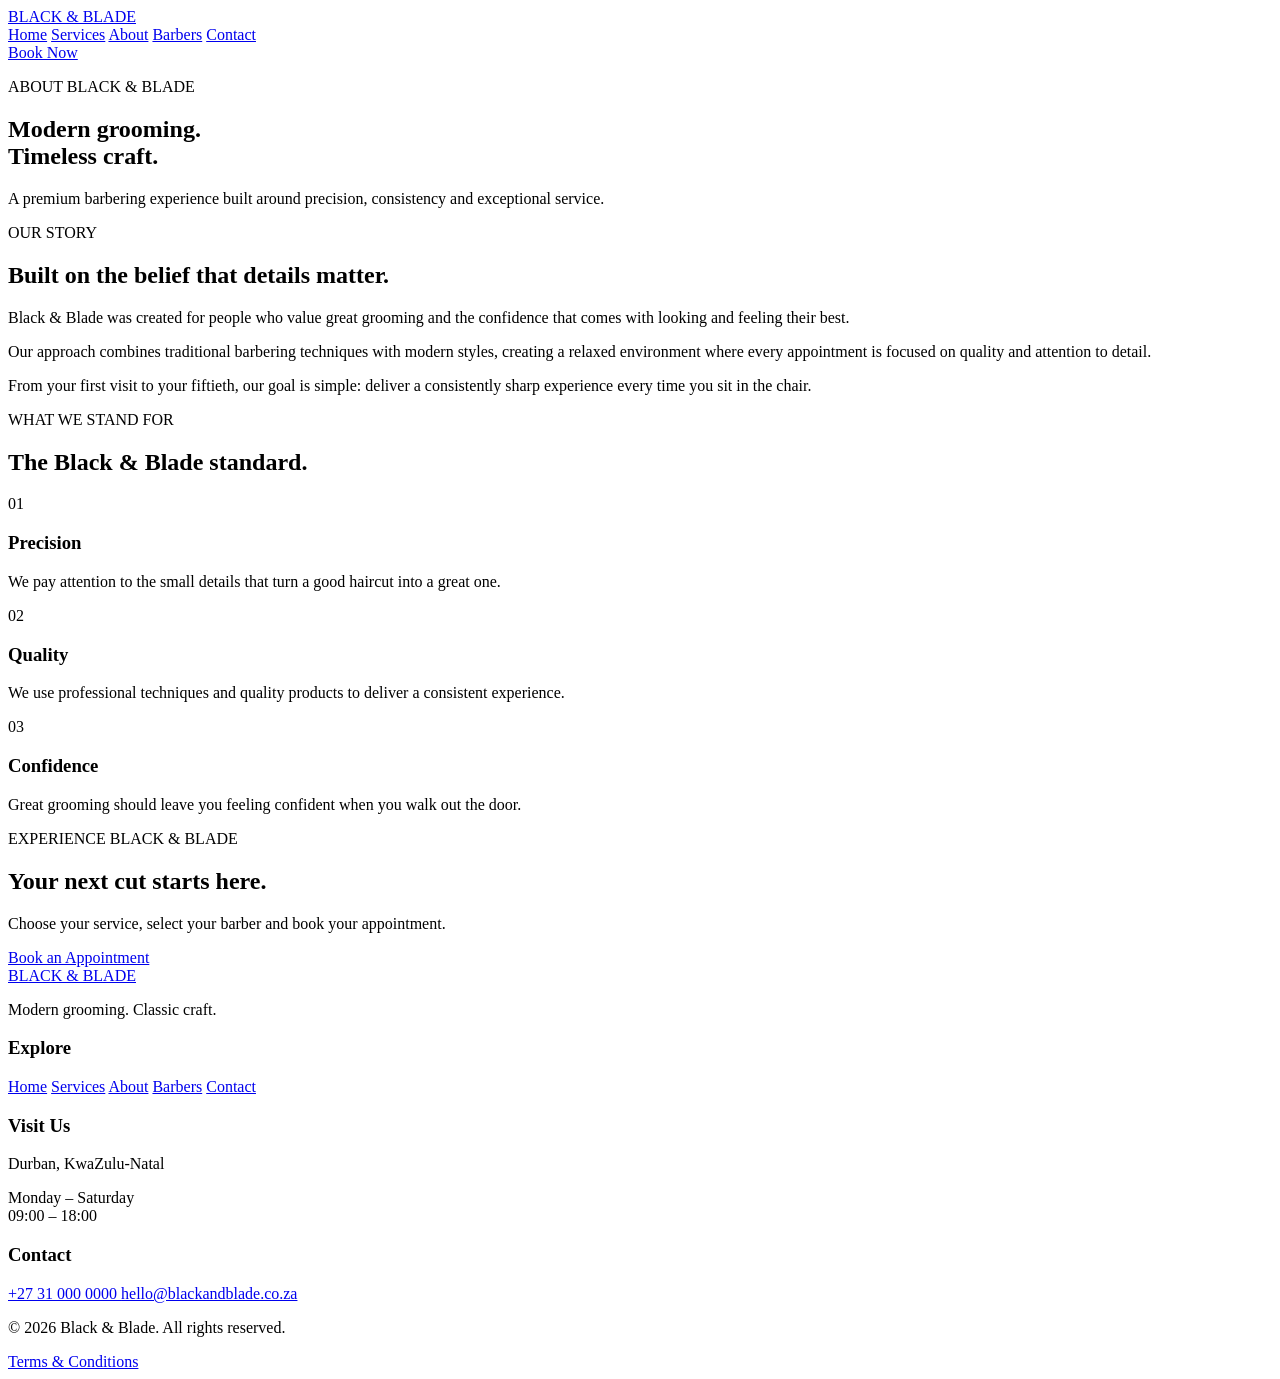
==== about.html @ 15ad873c "Initial Black and Blade website" ====
<!DOCTYPE html>
<html lang="en">

<head>
    <meta charset="UTF-8">
    <meta name="viewport" content="width=device-width, initial-scale=1.0">

    <title>About | Black & Blade</title>

    <link rel="stylesheet" href="css/style.css">
</head>

<body>

    <header class="site-header">

        <a href="index.html" class="logo">
            BLACK & BLADE
        </a>

        <nav class="main-nav">
            <a href="index.html">Home</a>
            <a href="services.html">Services</a>
            <a href="about.html">About</a>
            <a href="barbers.html">Barbers</a>
            <a href="contact.html">Contact</a>
        </nav>

        <a href="booking.html" class="btn btn-primary">
            Book Now
        </a>

    </header>


    <main>

        <!-- ABOUT HERO -->

        <section class="page-hero">

            <div class="page-hero-content">

                <p class="eyebrow">
                    ABOUT BLACK & BLADE
                </p>

                <h1>
                    Modern grooming.
                    <br>
                    Timeless craft.
                </h1>

                <p>
                    A premium barbering experience built around
                    precision, consistency and exceptional service.
                </p>

            </div>

        </section>


        <!-- OUR STORY -->

        <section class="about-story">

            <div class="about-story-content">

                <p class="eyebrow">
                    OUR STORY
                </p>

                <h2>
                    Built on the belief
                    that details matter.
                </h2>

            </div>


            <div class="about-story-text">

                <p>
                    Black & Blade was created for people who value
                    great grooming and the confidence that comes with
                    looking and feeling their best.
                </p>

                <p>
                    Our approach combines traditional barbering
                    techniques with modern styles, creating a relaxed
                    environment where every appointment is focused
                    on quality and attention to detail.
                </p>

                <p>
                    From your first visit to your fiftieth, our goal
                    is simple: deliver a consistently sharp experience
                    every time you sit in the chair.
                </p>

            </div>

        </section>


        <!-- OUR VALUES -->

        <section class="about-values">

            <div class="section-heading">

                <p class="eyebrow">
                    WHAT WE STAND FOR
                </p>

                <h2>
                    The Black & Blade
                    standard.
                </h2>

            </div>


            <div class="value-grid">

                <article class="value-card">

                    <span class="feature-number">
                        01
                    </span>

                    <h3>
                        Precision
                    </h3>

                    <p>
                        We pay attention to the small details that
                        turn a good haircut into a great one.
                    </p>

                </article>


                <article class="value-card">

                    <span class="feature-number">
                        02
                    </span>

                    <h3>
                        Quality
                    </h3>

                    <p>
                        We use professional techniques and quality
                        products to deliver a consistent experience.
                    </p>

                </article>


                <article class="value-card">

                    <span class="feature-number">
                        03
                    </span>

                    <h3>
                        Confidence
                    </h3>

                    <p>
                        Great grooming should leave you feeling
                        confident when you walk out the door.
                    </p>

                </article>

            </div>

        </section>


        <!-- CTA -->

        <section class="booking-cta">

            <div class="cta-content">

                <p class="eyebrow">
                    EXPERIENCE BLACK & BLADE
                </p>

                <h2>
                    Your next cut
                    starts here.
                </h2>

                <p>
                    Choose your service, select your barber and
                    book your appointment.
                </p>

                <a href="booking.html" class="btn btn-primary">
                    Book an Appointment
                </a>

            </div>

        </section>

    </main>


    <!-- FOOTER -->

    <footer class="site-footer">

        <div class="footer-main">

            <div class="footer-brand">

                <a href="index.html" class="logo">
                    BLACK & BLADE
                </a>

                <p>
                    Modern grooming. Classic craft.
                </p>

            </div>


            <div class="footer-column">

                <h3>
                    Explore
                </h3>

                <a href="index.html">Home</a>
                <a href="services.html">Services</a>
                <a href="about.html">About</a>
                <a href="barbers.html">Barbers</a>
                <a href="contact.html">Contact</a>

            </div>


            <div class="footer-column">

                <h3>
                    Visit Us
                </h3>

                <p>
                    Durban, KwaZulu-Natal
                </p>

                <p>
                    Monday – Saturday<br>
                    09:00 – 18:00
                </p>

            </div>


            <div class="footer-column">

                <h3>
                    Contact
                </h3>

                <a href="tel:+27310000000">
                    +27 31 000 0000
                </a>

                <a href="mailto:hello@blackandblade.co.za">
                    hello@blackandblade.co.za
                </a>

            </div>

        </div>


        <div class="footer-bottom">

            <p>
                © 2026 Black & Blade. All rights reserved.
            </p>

            <a href="terms.html">
                Terms & Conditions
            </a>

        </div>

    </footer>

</body>
</html>
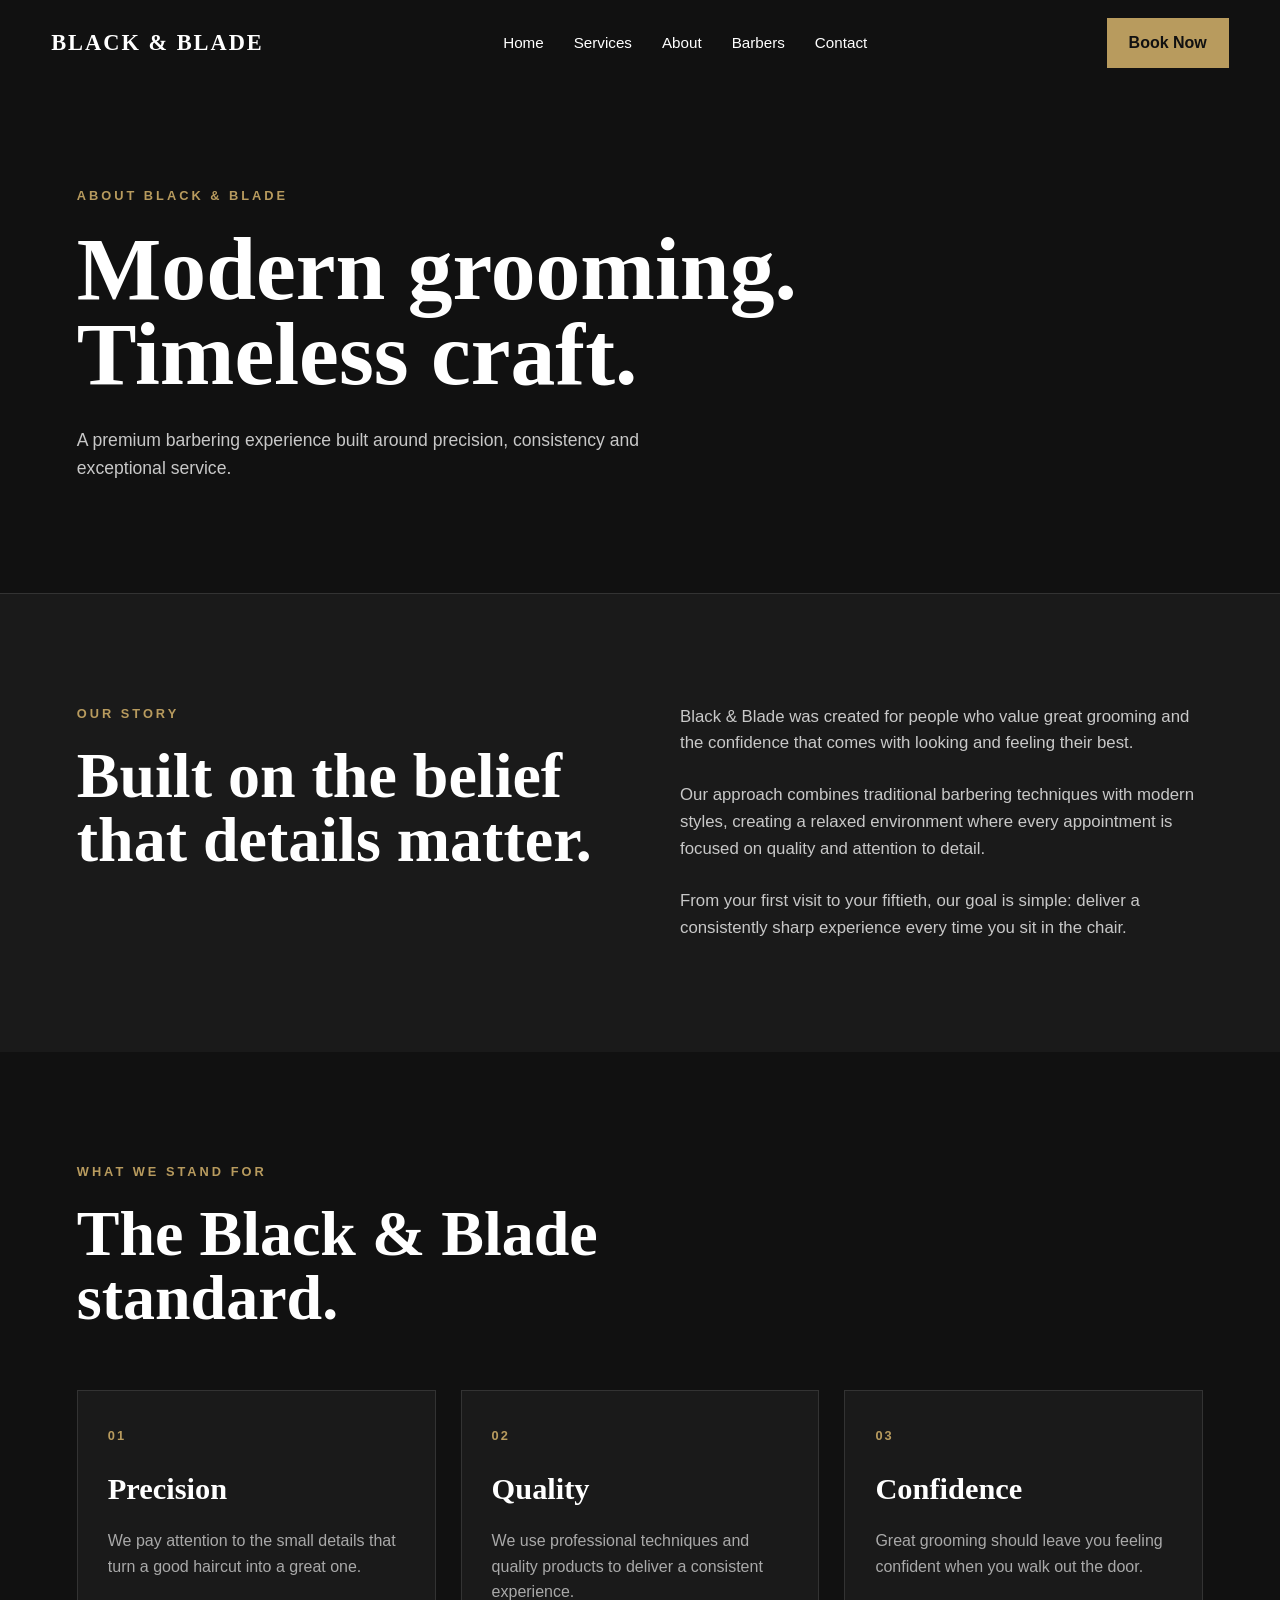
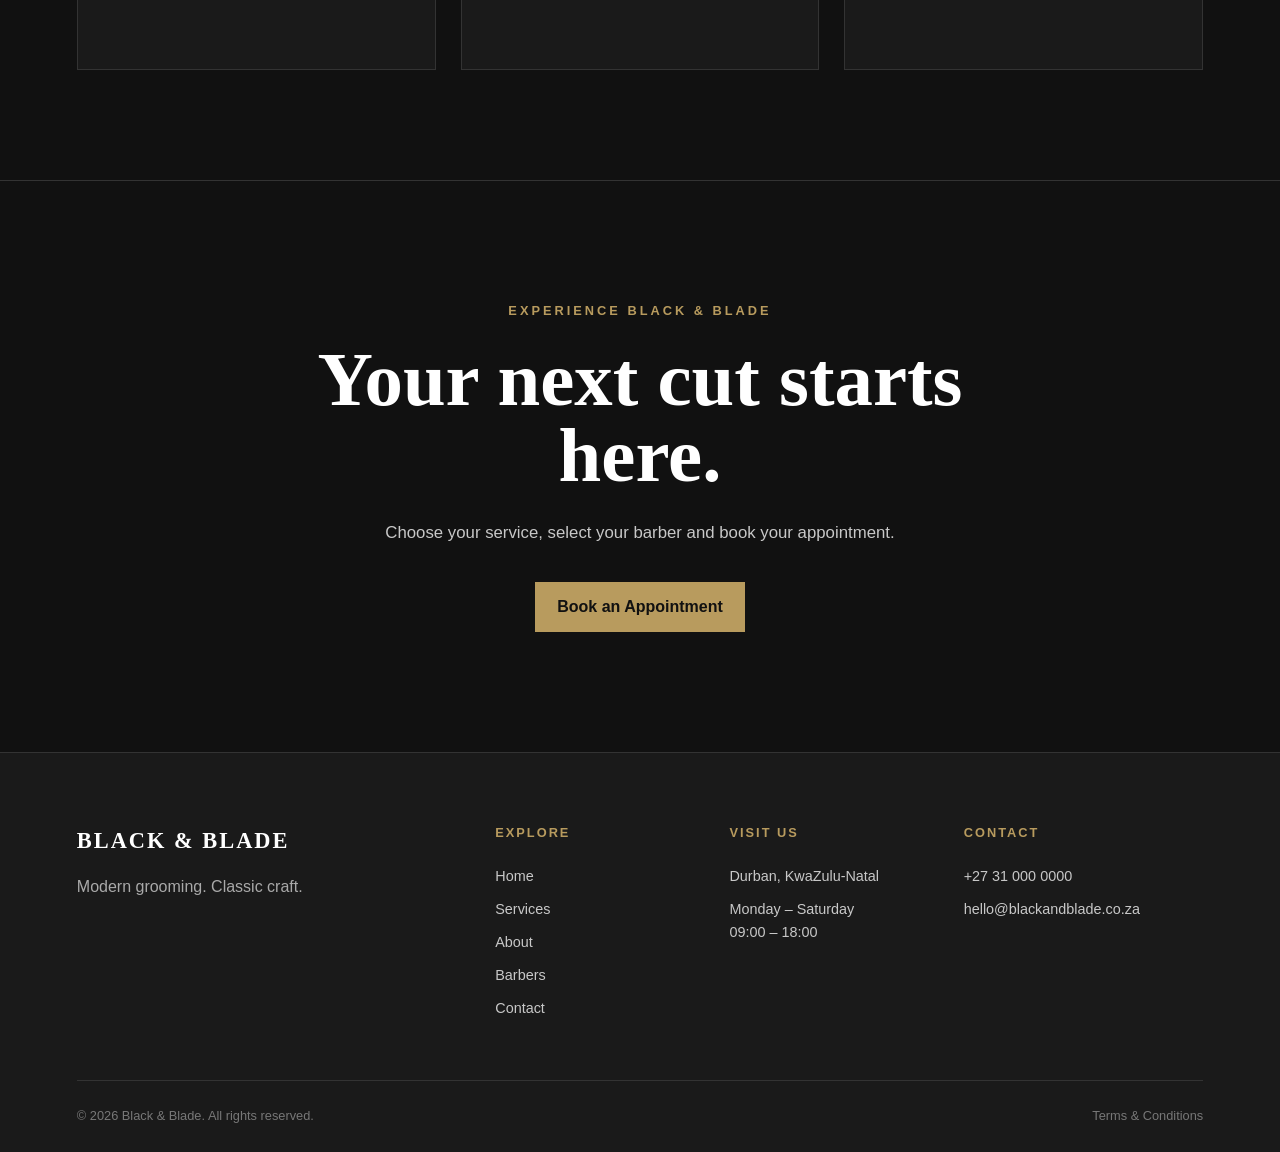
==== commit 906023a0: "Fix stylesheet paths for GitHub Pages" ====
--- a/about.html
+++ b/about.html
@@ -7,7 +7,7 @@
 
     <title>About | Black & Blade</title>
 
-    <link rel="stylesheet" href="css/style.css">
+    <link rel="stylesheet" href="CSS/style.css">
 </head>
 
 <body>
--- a/CSS/style.css
+++ b/CSS/style.css
@@ -0,0 +1,2104 @@
+:root {
+--color-black: #111111;
+--color-dark: #1a1a1a;
+--color-cream: #f5f1e8;
+--color-gold: #b89b5e;
+--color-white: #ffffff;
+--color-gray: #777777;
+
+
+--font-heading: "Georgia", serif;
+--font-body: Arial, sans-serif;
+
+
+}
+
+/* =========================
+RESET
+========================= */
+
+* {
+  margin: 0;
+  padding: 0;
+  box-sizing: border-box;
+  }
+
+html {
+width: 100%;
+overflow-x: hidden;
+}
+
+body {
+width: 100%;
+min-height: 100vh;
+font-family: var(--font-body);
+background-color: var(--color-black);
+color: var(--color-white);
+line-height: 1.6;
+overflow-x: hidden;
+}
+
+/* =========================
+HEADER
+========================= */
+
+.site-header {
+width: 100%;
+padding: 20px 6%;
+display: flex;
+align-items: center;
+justify-content: space-between;
+gap: 30px;
+}
+
+.logo {
+color: var(--color-white);
+text-decoration: none;
+font-family: var(--font-heading);
+font-size: 1.4rem;
+font-weight: bold;
+letter-spacing: 2px;
+}
+
+.main-nav {
+display: flex;
+align-items: center;
+gap: 30px;
+}
+
+.main-nav a {
+position: relative;
+color: var(--color-white);
+text-decoration: none;
+font-size: 0.95rem;
+transition: color 0.3s ease;
+}
+
+.main-nav a:hover {
+color: var(--color-gold);
+}
+
+.main-nav a::after {
+content: "";
+position: absolute;
+left: 0;
+bottom: -6px;
+width: 0;
+height: 1px;
+background-color: var(--color-gold);
+transition: width 0.3s ease;
+}
+
+.main-nav a:hover::after {
+width: 100%;
+}
+
+/* =========================
+BUTTONS
+========================= */
+
+.btn {
+display: inline-block;
+padding: 12px 22px;
+text-decoration: none;
+font-weight: bold;
+transition: all 0.3s ease;
+}
+
+.btn-primary {
+background-color: var(--color-gold);
+color: var(--color-black);
+}
+
+.btn-primary:hover {
+transform: translateY(-2px);
+}
+
+.btn-secondary {
+    background-color: var(--color-cream);
+    color: var(--color-black);
+    border: 1px solid var(--color-cream);
+    cursor: pointer;
+}
+
+.btn-secondary:hover {
+    background-color: var(--color-gold);
+    border-color: var(--color-gold);
+    color: var(--color-black);
+    transform: translateY(-2px);
+}
+
+/* =========================
+HERO
+========================= */
+
+.hero {
+width: 100%;
+min-height: calc(100vh - 80px);
+display: grid;
+grid-template-columns: minmax(0, 1fr) minmax(0, 0.9fr);
+align-items: center;
+gap: 60px;
+padding: 40px 6%;
+}
+
+.hero-content {
+width: 100%;
+max-width: 700px;
+}
+
+.eyebrow {
+color: var(--color-gold);
+font-size: 0.8rem;
+font-weight: bold;
+letter-spacing: 3px;
+margin-bottom: 20px;
+}
+
+.hero h1 {
+font-family: var(--font-heading);
+font-size: clamp(3.5rem, 7vw, 7rem);
+line-height: 0.95;
+margin-bottom: 30px;
+}
+
+.hero-text {
+max-width: 520px;
+color: #c8c8c8;
+font-size: 1.1rem;
+margin-bottom: 35px;
+}
+
+.hero-actions {
+display: flex;
+align-items: center;
+gap: 20px;
+}
+
+/* =========================
+HERO IMAGE
+========================= */
+
+.hero-image {
+width: 100%;
+height: 600px;
+overflow: hidden;
+border-radius: 4px;
+}
+
+.hero-image img {
+width: 100%;
+height: 100%;
+object-fit: cover;
+object-position: center center;
+display: block;
+transition: transform 0.6s ease;
+}
+
+.hero-image:hover img {
+transform: scale(1.03);
+}
+
+/* =========================
+MEDIUM DESKTOP / LARGE TABLET
+========================= */
+
+@media (max-width: 1400px) and (min-width: 901px) {
+
+
+.site-header {
+    padding: 18px 4%;
+}
+
+.hero {
+    min-height: calc(100vh - 70px);
+    gap: 45px;
+    padding: 35px 4%;
+}
+
+.hero h1 {
+    font-size: clamp(3rem, 6vw, 5rem);
+}
+
+.hero-image {
+    height: 560px;
+}
+
+}
+
+/* =========================
+TABLETS
+========================= */
+
+@media (max-width: 900px) {
+
+
+.site-header {
+    padding: 18px 5%;
+    flex-wrap: wrap;
+}
+
+.main-nav {
+    order: 3;
+    width: 100%;
+    justify-content: center;
+    gap: 20px;
+}
+
+.hero {
+    min-height: auto;
+    grid-template-columns: 1fr;
+    gap: 45px;
+    padding: 40px 5% 60px;
+}
+
+.hero-content {
+    max-width: 700px;
+}
+
+.hero h1 {
+    font-size: clamp(3rem, 8vw, 5rem);
+}
+
+.hero-image {
+    height: auto;
+    max-height: none;
+}
+
+.hero-image img {
+    width: 100%;
+    height: auto;
+    object-fit: contain;
+    object-position: center;
+}
+
+
+}
+
+/* =========================
+SMALL TABLETS / LARGE PHONES
+========================= */
+
+@media (max-width: 700px) {
+
+```
+.hero {
+    gap: 35px;
+    padding: 35px 5% 50px;
+}
+
+.hero h1 {
+    font-size: clamp(2.8rem, 10vw, 4.5rem);
+}
+
+.hero-text {
+    font-size: 1rem;
+}
+
+.hero-actions {
+    flex-direction: column;
+    align-items: flex-start;
+    gap: 15px;
+}
+
+.hero-image {
+    width: 100%;
+    height: auto;
+}
+
+.hero-image img {
+    width: 100%;
+    height: auto;
+    object-fit: contain;
+}
+
+
+}
+
+/* =========================
+PHONES
+========================= */
+
+@media (max-width: 600px) {
+
+
+.site-header {
+    padding: 18px 5%;
+    gap: 20px;
+}
+
+.logo {
+    font-size: 1.2rem;
+}
+
+.main-nav {
+    gap: 12px;
+    flex-wrap: wrap;
+}
+
+.main-nav a {
+    font-size: 0.82rem;
+}
+
+.site-header > .btn {
+    padding: 10px 16px;
+    font-size: 0.9rem;
+}
+
+.hero {
+    gap: 35px;
+    padding: 35px 5% 50px;
+}
+
+.hero h1 {
+    font-size: clamp(2.6rem, 13vw, 4rem);
+}
+
+.hero-text {
+    font-size: 1rem;
+    margin-bottom: 28px;
+}
+
+.hero-image {
+    width: 100%;
+    height: auto;
+}
+
+.hero-image img {
+    width: 100%;
+    height: auto;
+    object-fit: contain;
+}
+
+
+}
+
+/* =========================
+VERY SMALL PHONES
+========================= */
+
+@media (max-width: 400px) {
+
+
+.site-header {
+    padding: 16px 5%;
+}
+
+.main-nav {
+    gap: 10px;
+}
+
+.main-nav a {
+    font-size: 0.78rem;
+}
+
+.hero {
+    padding: 30px 5% 45px;
+}
+
+.hero h1 {
+    font-size: 2.5rem;
+}
+
+.hero-actions {
+    width: 100%;
+}
+
+.hero-actions .btn {
+    width: 100%;
+    text-align: center;
+}
+
+}
+
+/* =========================
+   SERVICES PREVIEW
+========================= */
+
+.services-preview {
+    padding: 100px 6%;
+    background-color: var(--color-dark);
+}
+
+.section-heading {
+    max-width: 700px;
+    margin-bottom: 60px;
+}
+
+.section-heading h2 {
+    font-family: var(--font-heading);
+    font-size: clamp(2.8rem, 5vw, 5rem);
+    line-height: 1;
+    margin-bottom: 25px;
+}
+
+.section-heading p:last-child {
+    max-width: 550px;
+    color: #c8c8c8;
+    font-size: 1.05rem;
+}
+
+.service-cards {
+    display: grid;
+    grid-template-columns: repeat(4, 1fr);
+    gap: 20px;
+}
+
+.service-card {
+    min-height: 300px;
+    padding: 35px 30px;
+    border: 1px solid #333333;
+    background-color: var(--color-black);
+    display: flex;
+    flex-direction: column;
+    transition: transform 0.3s ease, border-color 0.3s ease;
+}
+
+.service-card:hover {
+    transform: translateY(-6px);
+    border-color: var(--color-gold);
+}
+
+.service-number {
+    color: var(--color-gold);
+    font-size: 0.8rem;
+    font-weight: bold;
+    letter-spacing: 2px;
+    margin-bottom: 45px;
+}
+
+.service-card h3 {
+    font-family: var(--font-heading);
+    font-size: 1.7rem;
+    margin-bottom: 15px;
+}
+
+.service-card p {
+    color: #a9a9a9;
+    font-size: 0.95rem;
+    margin-bottom: 25px;
+}
+
+.service-price {
+    margin-top: auto;
+    color: var(--color-gold);
+    font-weight: bold;
+}
+
+.services-action {
+    margin-top: 45px;
+}
+
+@media (max-width: 1000px) {
+
+    .services-preview {
+        padding: 80px 5%;
+    }
+
+    .service-cards {
+        grid-template-columns: repeat(2, 1fr);
+    }
+
+}
+
+@media (max-width: 600px) {
+
+    .services-preview {
+        padding: 70px 5%;
+    }
+
+    .section-heading {
+        margin-bottom: 40px;
+    }
+
+    .service-cards {
+        grid-template-columns: 1fr;
+    }
+
+    .service-card {
+        min-height: 260px;
+    }
+
+}
+
+/* =========================
+   WHY BLACK & BLADE
+========================= */
+
+.why-section {
+    padding: 110px 6%;
+    background-color: var(--color-black);
+    display: grid;
+    grid-template-columns: 1fr 1fr;
+    gap: 80px;
+    align-items: start;
+}
+
+.why-content {
+    max-width: 650px;
+}
+
+.why-content h2 {
+    font-family: var(--font-heading);
+    font-size: clamp(2.8rem, 5vw, 5rem);
+    line-height: 1;
+    margin-bottom: 30px;
+}
+
+.why-content > p:last-child {
+    max-width: 550px;
+    color: #c8c8c8;
+    font-size: 1.05rem;
+}
+
+.why-features {
+    display: grid;
+    grid-template-columns: 1fr;
+    gap: 0;
+}
+
+.why-feature {
+    padding: 30px 0;
+    border-top: 1px solid #333333;
+}
+
+.why-feature:last-child {
+    border-bottom: 1px solid #333333;
+}
+
+.feature-number {
+    display: block;
+    color: var(--color-gold);
+    font-size: 0.8rem;
+    font-weight: bold;
+    letter-spacing: 2px;
+    margin-bottom: 18px;
+}
+
+.why-feature h3 {
+    font-family: var(--font-heading);
+    font-size: 1.8rem;
+    margin-bottom: 10px;
+}
+
+.why-feature p {
+    max-width: 500px;
+    color: #a9a9a9;
+}
+
+
+/* =========================
+   WHY SECTION - TABLETS
+========================= */
+
+@media (max-width: 900px) {
+
+    .why-section {
+        grid-template-columns: 1fr;
+        gap: 60px;
+        padding: 90px 5%;
+    }
+
+}
+
+
+/* =========================
+   WHY SECTION - PHONES
+========================= */
+
+@media (max-width: 600px) {
+
+    .why-section {
+        padding: 70px 5%;
+        gap: 45px;
+    }
+
+}
+
+/* =========================
+   BARBERS PREVIEW
+========================= */
+
+.barbers-preview {
+    padding: 110px 6%;
+    background-color: var(--color-dark);
+}
+
+.barber-cards {
+    display: grid;
+    grid-template-columns: repeat(3, 1fr);
+    gap: 25px;
+}
+
+.barber-card {
+    background-color: var(--color-black);
+    border: 1px solid #333333;
+    transition: transform 0.3s ease, border-color 0.3s ease;
+}
+
+.barber-card:hover {
+    transform: translateY(-6px);
+    border-color: var(--color-gold);
+}
+
+
+/* =========================
+   BARBER IMAGE
+========================= */
+
+.barber-image {
+    width: 100%;
+    height: 420px;
+    overflow: hidden;
+}
+
+.barber-image img {
+    width: 100%;
+    height: 100%;
+    object-fit: contain;
+    object-position: center top;
+    display: block;
+    transition: transform 0.5s ease;
+}
+
+.barber-card:hover .barber-image img {
+    transform: scale(1.03);
+}
+
+
+/* =========================
+   BARBER INFORMATION
+========================= */
+
+.barber-info {
+    padding: 30px;
+}
+
+.barber-role {
+    color: var(--color-gold);
+    font-size: 0.75rem;
+    font-weight: bold;
+    letter-spacing: 2px;
+    margin-bottom: 12px;
+}
+
+.barber-info h3 {
+    font-family: var(--font-heading);
+    font-size: 2rem;
+    margin-bottom: 10px;
+}
+
+.barber-info p:last-child {
+    color: #a9a9a9;
+    font-size: 0.95rem;
+}
+
+.barbers-action {
+    margin-top: 45px;
+}
+
+
+/* =========================
+   BARBERS - TABLETS
+========================= */
+
+@media (max-width: 900px) {
+
+    .barbers-preview {
+        padding: 90px 5%;
+    }
+
+    .barber-cards {
+        grid-template-columns: repeat(2, 1fr);
+    }
+
+    .barber-image {
+        height: 380px;
+    }
+
+}
+
+
+/* =========================
+   BARBERS - PHONES
+========================= */
+
+@media (max-width: 600px) {
+
+    .barbers-preview {
+        padding: 70px 5%;
+    }
+
+    .barber-cards {
+        grid-template-columns: 1fr;
+    }
+
+    .barber-image {
+        height: 400px;
+    }
+
+}
+
+/* =========================
+   BOOKING CTA
+========================= */
+
+.booking-cta {
+    padding: 120px 6%;
+    background-color: var(--color-black);
+    text-align: center;
+    border-top: 1px solid #333333;
+}
+
+.cta-content {
+    max-width: 800px;
+    margin: 0 auto;
+}
+
+.cta-content h2 {
+    font-family: var(--font-heading);
+    font-size: clamp(3rem, 6vw, 6rem);
+    line-height: 1;
+    margin-bottom: 25px;
+}
+
+.cta-content p:not(.eyebrow) {
+    max-width: 600px;
+    margin: 0 auto 35px;
+    color: #c8c8c8;
+    font-size: 1.05rem;
+}
+
+.cta-content .btn {
+    display: inline-block;
+}
+
+
+/* =========================
+   BOOKING CTA - PHONES
+========================= */
+
+@media (max-width: 600px) {
+
+    .booking-cta {
+        padding: 80px 5%;
+    }
+
+    .cta-content h2 {
+        font-size: clamp(2.7rem, 12vw, 4rem);
+    }
+
+}
+
+/* =========================
+   FOOTER
+========================= */
+
+.site-footer {
+    padding: 70px 6% 25px;
+    background-color: var(--color-dark);
+    border-top: 1px solid #333333;
+}
+
+.footer-main {
+    display: grid;
+    grid-template-columns: 2fr 1fr 1fr 1.3fr;
+    gap: 50px;
+    padding-bottom: 60px;
+}
+
+.footer-brand p {
+    margin-top: 15px;
+    max-width: 250px;
+    color: #a9a9a9;
+}
+
+.footer-column {
+    display: flex;
+    flex-direction: column;
+    gap: 10px;
+}
+
+.footer-column h3 {
+    margin-bottom: 12px;
+    color: var(--color-gold);
+    font-size: 0.8rem;
+    letter-spacing: 2px;
+    text-transform: uppercase;
+}
+
+.footer-column a,
+.footer-column p {
+    color: #c8c8c8;
+    text-decoration: none;
+    font-size: 0.9rem;
+}
+
+.footer-column a {
+    transition: color 0.3s ease;
+}
+
+.footer-column a:hover {
+    color: var(--color-gold);
+}
+
+.footer-bottom {
+    padding-top: 25px;
+    border-top: 1px solid #333333;
+    display: flex;
+    justify-content: space-between;
+    align-items: center;
+    gap: 20px;
+}
+
+.footer-bottom p,
+.footer-bottom a {
+    color: #777777;
+    font-size: 0.8rem;
+}
+
+.footer-bottom a {
+    text-decoration: none;
+}
+
+.footer-bottom a:hover {
+    color: var(--color-gold);
+}
+
+
+/* =========================
+   FOOTER - TABLETS
+========================= */
+
+@media (max-width: 900px) {
+
+    .site-footer {
+        padding: 60px 5% 25px;
+    }
+
+    .footer-main {
+        grid-template-columns: 1fr 1fr;
+        gap: 45px;
+    }
+
+}
+
+
+/* =========================
+   FOOTER - PHONES
+========================= */
+
+@media (max-width: 600px) {
+
+    .site-footer {
+        padding: 55px 5% 25px;
+    }
+
+    .footer-main {
+        grid-template-columns: 1fr;
+        gap: 35px;
+        padding-bottom: 45px;
+    }
+
+    .footer-bottom {
+        flex-direction: column;
+        align-items: flex-start;
+    }
+
+}
+
+/* =========================
+   SERVICES PAGE
+========================= */
+
+.page-hero {
+    padding: 100px 6% 110px;
+    background-color: var(--color-black);
+    border-bottom: 1px solid #333333;
+}
+
+.page-hero-content {
+    max-width: 850px;
+}
+
+.page-hero-content h1 {
+    font-family: var(--font-heading);
+    font-size: clamp(3.5rem, 7vw, 7rem);
+    line-height: 0.95;
+    margin-bottom: 30px;
+}
+
+.page-hero-content > p:last-child {
+    max-width: 600px;
+    color: #c8c8c8;
+    font-size: 1.1rem;
+}
+
+
+/* =========================
+   SERVICES LIST
+========================= */
+
+.services-list {
+    padding: 110px 6%;
+    background-color: var(--color-dark);
+}
+
+.service-list-heading {
+    max-width: 700px;
+    margin-bottom: 60px;
+}
+
+.service-list-heading h2 {
+    font-family: var(--font-heading);
+    font-size: clamp(2.8rem, 5vw, 5rem);
+    line-height: 1;
+}
+
+
+/* =========================
+   SERVICE ITEMS
+========================= */
+
+.service-list {
+    max-width: 1200px;
+}
+
+.service-item {
+    display: grid;
+    grid-template-columns: 70px 1fr 150px 90px;
+    align-items: center;
+    gap: 35px;
+    padding: 35px 0;
+    border-top: 1px solid #444444;
+}
+
+.service-item:last-child {
+    border-bottom: 1px solid #444444;
+}
+
+.service-item-number {
+    color: var(--color-gold);
+    font-size: 0.8rem;
+    font-weight: bold;
+    letter-spacing: 2px;
+}
+
+.service-item-info h3 {
+    font-family: var(--font-heading);
+    font-size: 1.9rem;
+    margin-bottom: 8px;
+}
+
+.service-item-info p {
+    max-width: 600px;
+    color: #a9a9a9;
+    font-size: 0.95rem;
+}
+
+.service-item-meta {
+    display: flex;
+    flex-direction: column;
+    gap: 5px;
+}
+
+.service-item-meta span {
+    color: #888888;
+    font-size: 0.85rem;
+}
+
+.service-item-meta strong {
+    color: var(--color-gold);
+    font-size: 1.1rem;
+}
+
+.service-item .btn {
+    text-align: center;
+}
+
+
+/* =========================
+   SERVICES PAGE - TABLETS
+========================= */
+
+@media (max-width: 900px) {
+
+    .page-hero {
+        padding: 80px 5% 90px;
+    }
+
+    .services-list {
+        padding: 90px 5%;
+    }
+
+    .service-item {
+        grid-template-columns: 50px 1fr 100px;
+        gap: 25px;
+    }
+
+    .service-item .btn {
+        grid-column: 2 / 4;
+        justify-self: start;
+    }
+
+}
+
+
+/* =========================
+   SERVICES PAGE - PHONES
+========================= */
+
+@media (max-width: 600px) {
+
+    .page-hero {
+        padding: 70px 5% 80px;
+    }
+
+    .page-hero-content h1 {
+        font-size: clamp(2.8rem, 12vw, 4rem);
+    }
+
+    .services-list {
+        padding: 70px 5%;
+    }
+
+    .service-list-heading {
+        margin-bottom: 40px;
+    }
+
+    .service-item {
+        grid-template-columns: 1fr;
+        gap: 15px;
+        padding: 30px 0;
+    }
+
+    .service-item-number {
+        margin-bottom: 5px;
+    }
+
+    .service-item-meta {
+        flex-direction: row;
+        align-items: center;
+        gap: 20px;
+    }
+
+    .service-item .btn {
+        grid-column: auto;
+        justify-self: start;
+    }
+
+}
+
+/* =========================
+   ABOUT PAGE
+========================= */
+
+.about-story {
+    padding: 110px 6%;
+    background-color: var(--color-dark);
+    display: grid;
+    grid-template-columns: 1fr 1fr;
+    gap: 80px;
+}
+
+.about-story-content {
+    max-width: 650px;
+}
+
+.about-story-content h2 {
+    font-family: var(--font-heading);
+    font-size: clamp(2.8rem, 5vw, 5rem);
+    line-height: 1;
+}
+
+.about-story-text {
+    max-width: 600px;
+}
+
+.about-story-text p {
+    color: #c8c8c8;
+    font-size: 1.05rem;
+    margin-bottom: 25px;
+}
+
+.about-story-text p:last-child {
+    margin-bottom: 0;
+}
+
+
+/* =========================
+   ABOUT VALUES
+========================= */
+
+.about-values {
+    padding: 110px 6%;
+    background-color: var(--color-black);
+}
+
+.value-grid {
+    display: grid;
+    grid-template-columns: repeat(3, 1fr);
+    gap: 25px;
+}
+
+.value-card {
+    min-height: 280px;
+    padding: 35px 30px;
+    border: 1px solid #333333;
+    background-color: var(--color-dark);
+    transition: transform 0.3s ease, border-color 0.3s ease;
+}
+
+.value-card:hover {
+    transform: translateY(-6px);
+    border-color: var(--color-gold);
+}
+
+.value-card h3 {
+    font-family: var(--font-heading);
+    font-size: 1.9rem;
+    margin-bottom: 15px;
+}
+
+.value-card p {
+    color: #a9a9a9;
+    max-width: 450px;
+}
+
+
+/* =========================
+   ABOUT - TABLETS
+========================= */
+
+@media (max-width: 900px) {
+
+    .about-story {
+        grid-template-columns: 1fr;
+        gap: 50px;
+        padding: 90px 5%;
+    }
+
+    .about-values {
+        padding: 90px 5%;
+    }
+
+    .value-grid {
+        grid-template-columns: repeat(2, 1fr);
+    }
+
+}
+
+
+/* =========================
+   ABOUT - PHONES
+========================= */
+
+@media (max-width: 600px) {
+
+    .about-story {
+        padding: 70px 5%;
+    }
+
+    .about-values {
+        padding: 70px 5%;
+    }
+
+    .value-grid {
+        grid-template-columns: 1fr;
+    }
+
+    .value-card {
+        min-height: 240px;
+    }
+
+}
+
+/* =========================
+   BARBERS PAGE
+========================= */
+
+.barbers-page {
+    padding: 110px 6%;
+    background-color: var(--color-dark);
+}
+
+.barbers-page-heading {
+    max-width: 700px;
+    margin-bottom: 60px;
+}
+
+.barbers-page-heading h2 {
+    font-family: var(--font-heading);
+    font-size: clamp(2.8rem, 5vw, 5rem);
+    line-height: 1;
+}
+
+
+/* =========================
+   BARBER PROFILES
+========================= */
+
+.barber-profiles {
+    max-width: 1200px;
+    display: flex;
+    flex-direction: column;
+    gap: 25px;
+}
+
+.barber-profile {
+    display: grid;
+    grid-template-columns: 380px 1fr;
+    background-color: var(--color-black);
+    border: 1px solid #333333;
+    transition: border-color 0.3s ease;
+}
+
+.barber-profile:hover {
+    border-color: var(--color-gold);
+}
+
+
+/* =========================
+   PROFILE IMAGE
+========================= */
+
+.barber-profile-image {
+    width: 100%;
+    height: 500px;
+    overflow: hidden;
+}
+
+.barber-profile-image img {
+    width: 100%;
+    height: 100%;
+    object-fit: contain;
+    object-position: center top;
+    display: block;
+}
+
+
+/* =========================
+   PROFILE CONTENT
+========================= */
+
+.barber-profile-content {
+    padding: 55px;
+    display: flex;
+    flex-direction: column;
+    align-items: flex-start;
+    justify-content: center;
+}
+
+.barber-profile-content h3 {
+    font-family: var(--font-heading);
+    font-size: clamp(2.5rem, 4vw, 4rem);
+    line-height: 1;
+    margin-bottom: 20px;
+}
+
+.barber-profile-content > p:not(.barber-role) {
+    max-width: 600px;
+    color: #c8c8c8;
+    font-size: 1rem;
+    margin-bottom: 30px;
+}
+
+.barber-specialities {
+    display: flex;
+    flex-wrap: wrap;
+    gap: 10px;
+    margin-bottom: 35px;
+}
+
+.barber-specialities span {
+    padding: 8px 14px;
+    border: 1px solid #444444;
+    color: #a9a9a9;
+    font-size: 0.8rem;
+}
+
+
+/* =========================
+   BARBERS PAGE - TABLETS
+========================= */
+
+@media (max-width: 900px) {
+
+    .barbers-page {
+        padding: 90px 5%;
+    }
+
+    .barber-profile {
+        grid-template-columns: 300px 1fr;
+    }
+
+    .barber-profile-image {
+        height: 450px;
+    }
+
+    .barber-profile-content {
+        padding: 40px;
+    }
+
+}
+
+
+/* =========================
+   BARBERS PAGE - PHONES
+========================= */
+
+@media (max-width: 600px) {
+
+    .barbers-page {
+        padding: 70px 5%;
+    }
+
+    .barbers-page-heading {
+        margin-bottom: 40px;
+    }
+
+    .barber-profile {
+        grid-template-columns: 1fr;
+    }
+
+    .barber-profile-image {
+        height: auto;
+        max-height: none;
+    }
+
+    .barber-profile-image img {
+        width: 100%;
+        height: auto;
+        object-fit: contain;
+    }
+
+    .barber-profile-content {
+        padding: 30px;
+    }
+
+    .barber-profile-content h3 {
+        font-size: 2.8rem;
+    }
+
+}
+
+/* =========================
+   CONTACT PAGE
+========================= */
+
+.contact-section {
+    padding: 110px 6%;
+    background-color: var(--color-dark);
+    display: grid;
+    grid-template-columns: 1fr 1fr;
+    gap: 80px;
+}
+
+.contact-info {
+    max-width: 600px;
+}
+
+.contact-info h2,
+.contact-form-wrapper h2,
+.contact-location-content h2 {
+    font-family: var(--font-heading);
+    font-size: clamp(2.8rem, 5vw, 5rem);
+    line-height: 1;
+    margin-bottom: 25px;
+}
+
+.contact-info > p:not(.eyebrow),
+.contact-location-content > p:last-child {
+    color: #c8c8c8;
+    font-size: 1.05rem;
+    max-width: 550px;
+}
+
+.contact-details {
+    margin-top: 50px;
+    display: grid;
+    grid-template-columns: 1fr 1fr;
+    gap: 35px 50px;
+}
+
+.contact-detail {
+    padding-top: 20px;
+    border-top: 1px solid #444444;
+}
+
+.contact-label {
+    display: block;
+    color: var(--color-gold);
+    font-size: 0.75rem;
+    font-weight: bold;
+    letter-spacing: 2px;
+    margin-bottom: 10px;
+}
+
+.contact-detail p,
+.contact-detail a {
+    color: #c8c8c8;
+    font-size: 0.95rem;
+}
+
+.contact-detail a {
+    text-decoration: none;
+    transition: color 0.3s ease;
+}
+
+.contact-detail a:hover {
+    color: var(--color-gold);
+}
+
+
+/* Contact Form */
+
+.contact-form-wrapper {
+    max-width: 600px;
+}
+
+.contact-form {
+    margin-top: 40px;
+}
+
+.form-group {
+    margin-bottom: 25px;
+}
+
+.form-group label {
+    display: block;
+    margin-bottom: 8px;
+    color: #c8c8c8;
+    font-size: 0.9rem;
+}
+
+.form-group input,
+.form-group textarea {
+    width: 100%;
+    padding: 15px 16px;
+    background-color: var(--color-black);
+    border: 1px solid #444444;
+    color: var(--color-white);
+    font-family: var(--font-body);
+    font-size: 0.95rem;
+    outline: none;
+    transition: border-color 0.3s ease;
+}
+
+.form-group input::placeholder,
+.form-group textarea::placeholder {
+    color: #666666;
+}
+
+.form-group input:focus,
+.form-group textarea:focus {
+    border-color: var(--color-gold);
+}
+
+.form-group textarea {
+    resize: vertical;
+    min-height: 150px;
+}
+
+.contact-form .btn {
+    border: none;
+    cursor: pointer;
+    font-family: var(--font-body);
+    font-size: 0.95rem;
+}
+
+
+/* Location */
+
+.contact-location {
+    padding: 110px 6%;
+    background-color: var(--color-black);
+    display: grid;
+    grid-template-columns: 0.9fr 1.1fr;
+    gap: 80px;
+    align-items: center;
+}
+
+.contact-location-content {
+    max-width: 600px;
+}
+
+.map-placeholder {
+    min-height: 400px;
+    border: 1px solid #444444;
+    background-color: var(--color-dark);
+    display: flex;
+    flex-direction: column;
+    align-items: center;
+    justify-content: center;
+    text-align: center;
+}
+
+.map-placeholder span {
+    color: var(--color-gold);
+    font-family: var(--font-heading);
+    font-size: 2rem;
+    letter-spacing: 2px;
+}
+
+.map-placeholder p {
+    margin-top: 10px;
+    color: #888888;
+}
+
+
+/* Contact Responsive */
+
+@media (max-width: 900px) {
+
+    .contact-section {
+        padding: 90px 5%;
+        grid-template-columns: 1fr;
+        gap: 70px;
+    }
+
+    .contact-location {
+        padding: 90px 5%;
+        grid-template-columns: 1fr;
+        gap: 50px;
+    }
+
+    .map-placeholder {
+        min-height: 350px;
+    }
+
+}
+
+
+@media (max-width: 600px) {
+
+    .contact-section {
+        padding: 70px 5%;
+        gap: 55px;
+    }
+
+    .contact-details {
+        grid-template-columns: 1fr;
+        gap: 25px;
+        margin-top: 40px;
+    }
+
+    .contact-location {
+        padding: 70px 5%;
+    }
+
+    .map-placeholder {
+        min-height: 280px;
+    }
+
+    .map-placeholder span {
+        font-size: 1.6rem;
+    }
+
+}
+
+/* =========================
+   BOOKING PAGE
+========================= */
+
+.booking-section {
+    padding: 110px 6%;
+    background-color: var(--color-dark);
+}
+
+.booking-heading {
+    max-width: 750px;
+    margin-bottom: 60px;
+}
+
+.booking-heading h2 {
+    font-family: var(--font-heading);
+    font-size: clamp(2.8rem, 5vw, 5rem);
+    line-height: 1;
+}
+
+.booking-form {
+    max-width: 1100px;
+}
+
+.booking-step {
+    padding: 45px 0;
+    border-top: 1px solid #444444;
+}
+
+.step-heading {
+    display: flex;
+    align-items: flex-start;
+    gap: 25px;
+    margin-bottom: 35px;
+}
+
+.step-number {
+    color: var(--color-gold);
+    font-size: 0.8rem;
+    font-weight: bold;
+    letter-spacing: 2px;
+    padding-top: 5px;
+}
+
+.step-heading h3 {
+    font-family: var(--font-heading);
+    font-size: 2rem;
+    margin-bottom: 5px;
+}
+
+.step-heading p {
+    color: #888888;
+    font-size: 0.9rem;
+}
+
+
+/* Booking Options */
+
+.booking-options {
+    display: grid;
+    grid-template-columns: repeat(2, 1fr);
+    gap: 15px;
+}
+
+.booking-option {
+    position: relative;
+    display: block;
+    cursor: pointer;
+}
+
+.booking-option input {
+    position: absolute;
+    opacity: 0;
+    pointer-events: none;
+}
+
+.option-content {
+    display: flex;
+    align-items: center;
+    justify-content: space-between;
+    gap: 20px;
+    min-height: 80px;
+    padding: 20px 25px;
+    border: 1px solid #444444;
+    background-color: var(--color-black);
+    transition: border-color 0.3s ease, background-color 0.3s ease;
+}
+
+.option-content strong {
+    font-family: var(--font-heading);
+    font-size: 1.2rem;
+}
+
+.option-content span {
+    color: #888888;
+    font-size: 0.85rem;
+}
+
+.booking-option:hover .option-content {
+    border-color: #777777;
+}
+
+.booking-option input:checked + .option-content {
+    border-color: var(--color-gold);
+    background-color: #181818;
+}
+
+
+/* Date & Time */
+
+.booking-date-time {
+    display: grid;
+    grid-template-columns: 1fr 1fr;
+    gap: 25px;
+}
+
+
+/* Form Fields */
+
+.form-group {
+    margin-bottom: 25px;
+}
+
+.form-group label {
+    display: block;
+    margin-bottom: 8px;
+    color: #c8c8c8;
+    font-size: 0.9rem;
+}
+
+.form-group input,
+.form-group select {
+    width: 100%;
+    padding: 15px 16px;
+    background-color: var(--color-black);
+    border: 1px solid #444444;
+    color: var(--color-white);
+    font-family: var(--font-body);
+    font-size: 0.95rem;
+    outline: none;
+    transition: border-color 0.3s ease;
+}
+
+.form-group input:focus,
+.form-group select:focus {
+    border-color: var(--color-gold);
+}
+
+.form-group input::placeholder {
+    color: #666666;
+}
+
+
+/* Customer Details */
+
+.customer-details {
+    display: grid;
+    grid-template-columns: repeat(3, 1fr);
+    gap: 25px;
+}
+
+.customer-details .form-group {
+    margin-bottom: 0;
+}
+
+
+/* Booking Summary */
+
+.booking-summary {
+    margin-top: 25px;
+    padding: 35px;
+    background-color: var(--color-black);
+    border: 1px solid #444444;
+}
+
+.booking-summary h3 {
+    font-family: var(--font-heading);
+    font-size: 2rem;
+}
+
+.summary-details {
+    margin-top: 30px;
+    display: grid;
+    grid-template-columns: repeat(3, 1fr);
+    border-top: 1px solid #333333;
+}
+
+.summary-details p {
+    padding: 20px 20px 20px 0;
+    border-bottom: 1px solid #333333;
+    display: flex;
+    flex-direction: column;
+    gap: 5px;
+}
+
+.summary-details p span {
+    color: #777777;
+    font-size: 0.8rem;
+}
+
+.summary-details p strong {
+    color: #ffffff;
+    font-size: 0.95rem;
+}
+
+.booking-submit {
+    margin-top: 30px;
+    border: none;
+    cursor: pointer;
+    font-family: var(--font-body);
+    font-size: 0.95rem;
+}
+
+
+/* Confirmation */
+
+.booking-confirmation {
+    padding: 110px 6%;
+    background-color: var(--color-black);
+    border-top: 1px solid #333333;
+}
+
+.confirmation-content {
+    max-width: 900px;
+    margin: 0 auto;
+}
+
+.confirmation-content h2 {
+    font-family: var(--font-heading);
+    font-size: clamp(3rem, 6vw, 6rem);
+    line-height: 1;
+    margin-bottom: 25px;
+}
+
+.confirmation-content > p:not(.eyebrow) {
+    max-width: 600px;
+    color: #c8c8c8;
+    margin-bottom: 40px;
+}
+
+.confirmation-details {
+    display: grid;
+    grid-template-columns: repeat(2, 1fr);
+    border-top: 1px solid #444444;
+}
+
+.confirmation-details p {
+    padding: 20px 20px 20px 0;
+    border-bottom: 1px solid #444444;
+    display: flex;
+    flex-direction: column;
+    gap: 5px;
+}
+
+.confirmation-details span {
+    color: #777777;
+    font-size: 0.8rem;
+}
+
+.confirmation-details strong {
+    font-size: 1rem;
+}
+
+.calendar-actions {
+    display: flex;
+    flex-wrap: wrap;
+    gap: 20px;
+    margin-top: 35px;
+}
+
+
+/* Booking Responsive */
+
+@media (max-width: 900px) {
+
+    .booking-section {
+        padding: 90px 5%;
+    }
+
+    .booking-options {
+        grid-template-columns: 1fr;
+    }
+
+    .customer-details {
+        grid-template-columns: 1fr;
+    }
+
+    .customer-details .form-group {
+        margin-bottom: 25px;
+    }
+
+    .summary-details {
+        grid-template-columns: repeat(2, 1fr);
+    }
+
+    .booking-confirmation {
+        padding: 90px 5%;
+    }
+
+}
+
+
+@media (max-width: 600px) {
+
+    .booking-section {
+        padding: 70px 5%;
+    }
+
+    .booking-heading {
+        margin-bottom: 40px;
+    }
+
+    .booking-step {
+        padding: 35px 0;
+    }
+
+    .step-heading {
+        gap: 15px;
+        margin-bottom: 25px;
+    }
+
+    .step-heading h3 {
+        font-size: 1.6rem;
+    }
+
+    .booking-date-time {
+        grid-template-columns: 1fr;
+        gap: 0;
+    }
+
+    .option-content {
+        flex-direction: column;
+        align-items: flex-start;
+        gap: 5px;
+    }
+
+    .booking-summary {
+        padding: 25px;
+    }
+
+    .summary-details {
+        grid-template-columns: 1fr;
+    }
+
+    .confirmation-details {
+        grid-template-columns: 1fr;
+    }
+
+    .booking-confirmation {
+        padding: 70px 5%;
+    }
+
+    .calendar-actions {
+        flex-direction: column;
+        align-items: flex-start;
+    }
+
+}
+
+/* =========================
+   DATE INPUT
+========================= */
+
+.date-input {
+    color-scheme: dark;
+    cursor: pointer;
+    color: var(--color-white);
+}
+
+.date-input::-webkit-calendar-picker-indicator {
+    opacity: 1;
+    cursor: pointer;
+    background-color: var(--color-white);
+    border-radius: 3px;
+    padding: 3px;
+}
+
+/* =========================
+   FIRST VISIT POPUP
+========================= */
+
+#firstVisitPopup {
+    position: fixed !important;
+    top: 0 !important;
+    left: 0 !important;
+    width: 100vw !important;
+    height: 100vh !important;
+    display: flex !important;
+    align-items: center !important;
+    justify-content: center !important;
+    background: rgba(0, 0, 0, 0.8) !important;
+    z-index: 2147483647 !important;
+}
+
+#firstVisitPopup[hidden] {
+    display: none !important;
+}
+
+#firstVisitPopup .popup {
+    position: relative !important;
+    display: block !important;
+    width: 500px !important;
+    max-width: calc(100vw - 40px) !important;
+    min-height: 250px !important;
+    background: #111111 !important;
+    border: 2px solid #b89b5e !important;
+    padding: 50px 40px !important;
+    box-sizing: border-box !important;
+    text-align: center !important;
+    z-index: 2147483647 !important;
+}
+
+#firstVisitPopup .popup h2 {
+    color: #ffffff !important;
+    margin-bottom: 20px !important;
+}
+
+#firstVisitPopup .popup p:not(.eyebrow) {
+    color: #cccccc !important;
+    line-height: 1.7 !important;
+    margin-bottom: 25px !important;
+}
+
+#firstVisitPopup .popup strong {
+    color: #b89b5e !important;
+}
+
+#firstVisitPopup .popup-close {
+    position: absolute !important;
+    top: 15px !important;
+    right: 15px !important;
+    width: 36px !important;
+    height: 36px !important;
+    border: 1px solid #777777 !important;
+    background: transparent !important;
+    color: #ffffff !important;
+    font-size: 24px !important;
+    cursor: pointer !important;
+}
+
+/* =========================
+   TERMS & CONDITIONS
+========================= */
+
+.content-section {
+    padding: 100px 20px;
+    background-color: var(--color-black);
+}
+
+.content-container {
+    max-width: 900px;
+    margin: 0 auto;
+}
+
+.content-block {
+    margin-bottom: 50px;
+}
+
+.content-block h2 {
+    margin-bottom: 18px;
+    color: var(--color-white);
+}
+
+.content-block p {
+    color: var(--color-gray);
+    line-height: 1.8;
+    margin-bottom: 15px;
+}
+
+.content-block ul {
+    margin: 20px 0;
+    padding-left: 25px;
+    color: var(--color-gray);
+}
+
+.content-block li {
+    margin-bottom: 10px;
+    line-height: 1.7;
+}
+
+.content-block strong {
+    color: var(--color-gold);
+}
+
+.content-action {
+    margin-top: 60px;
+}
+
+/* =========================
+   CONTACT MAP
+========================= */
+
+.map-container {
+    width: 100%;
+    min-height: 400px;
+    overflow: hidden;
+    border: 1px solid #333333;
+}
+
+.map-container iframe {
+    width: 100%;
+    height: 400px;
+    border: 0;
+    display: block;
+}
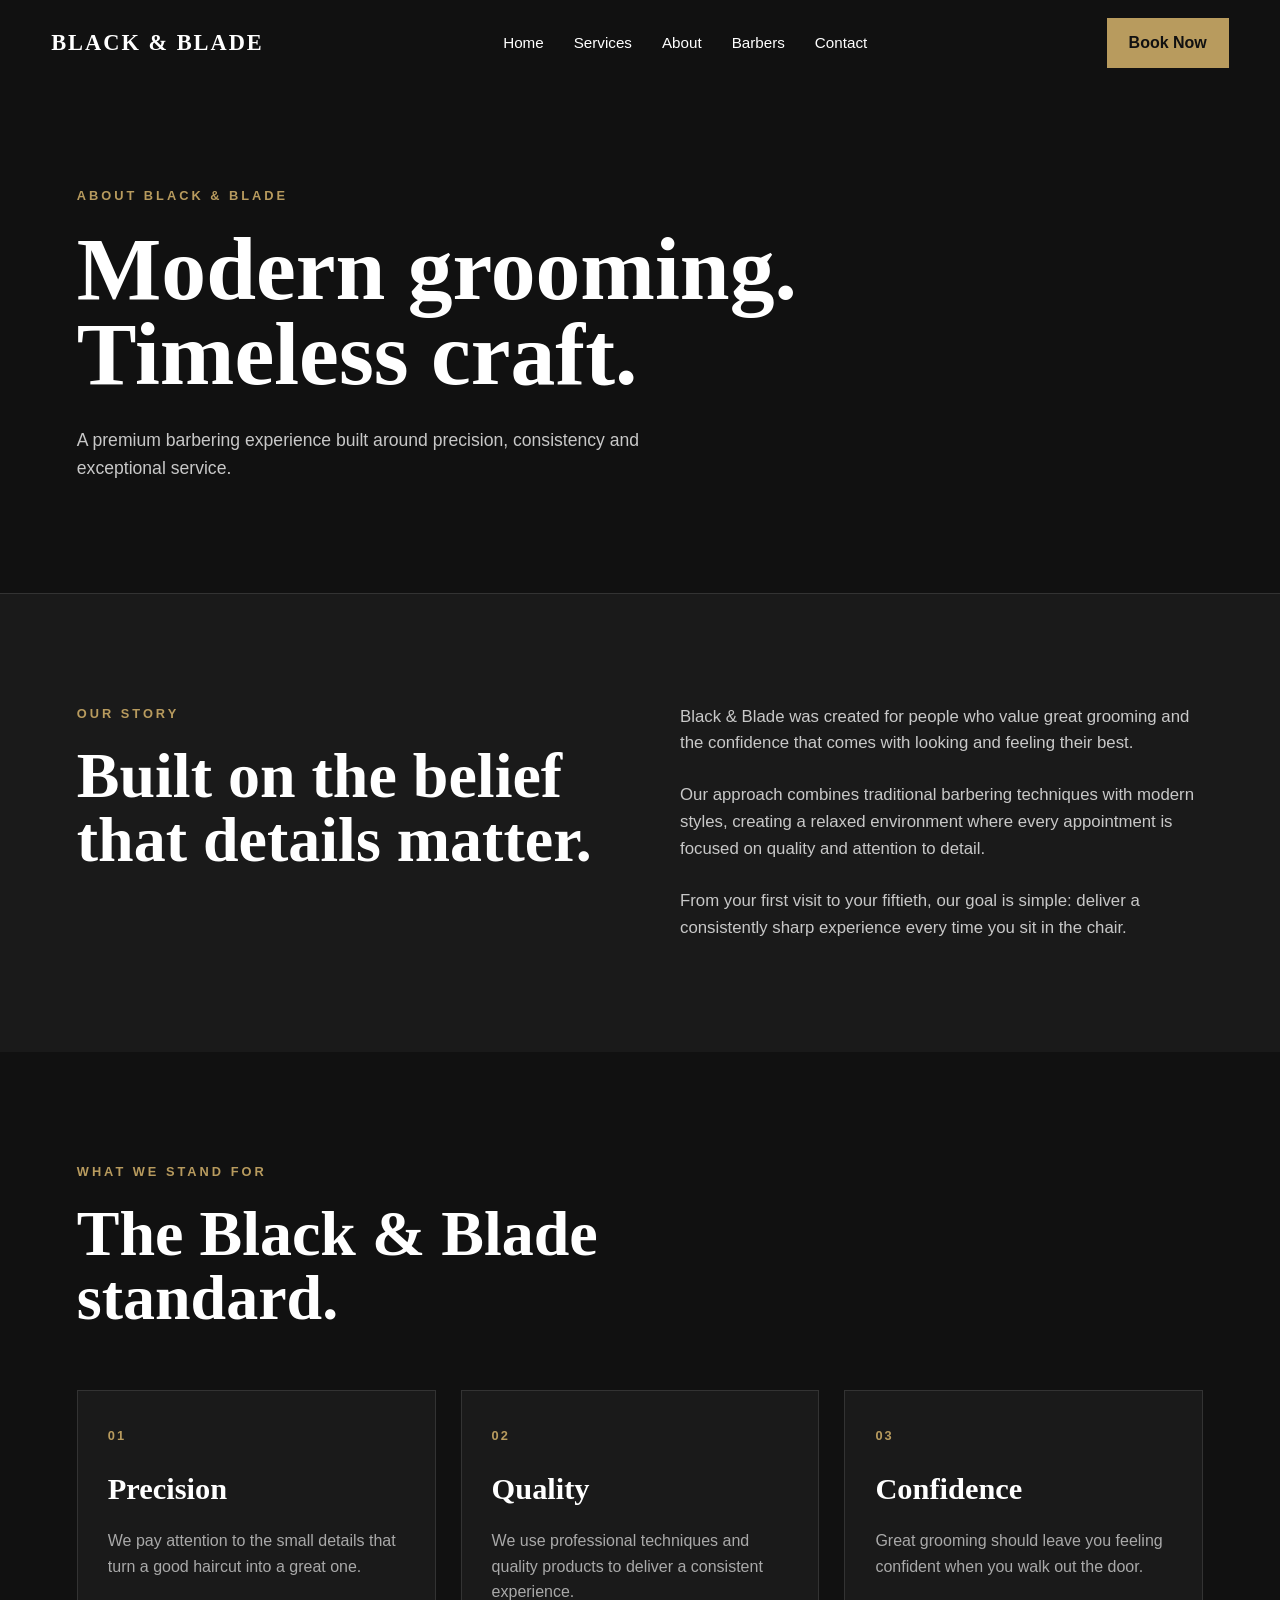
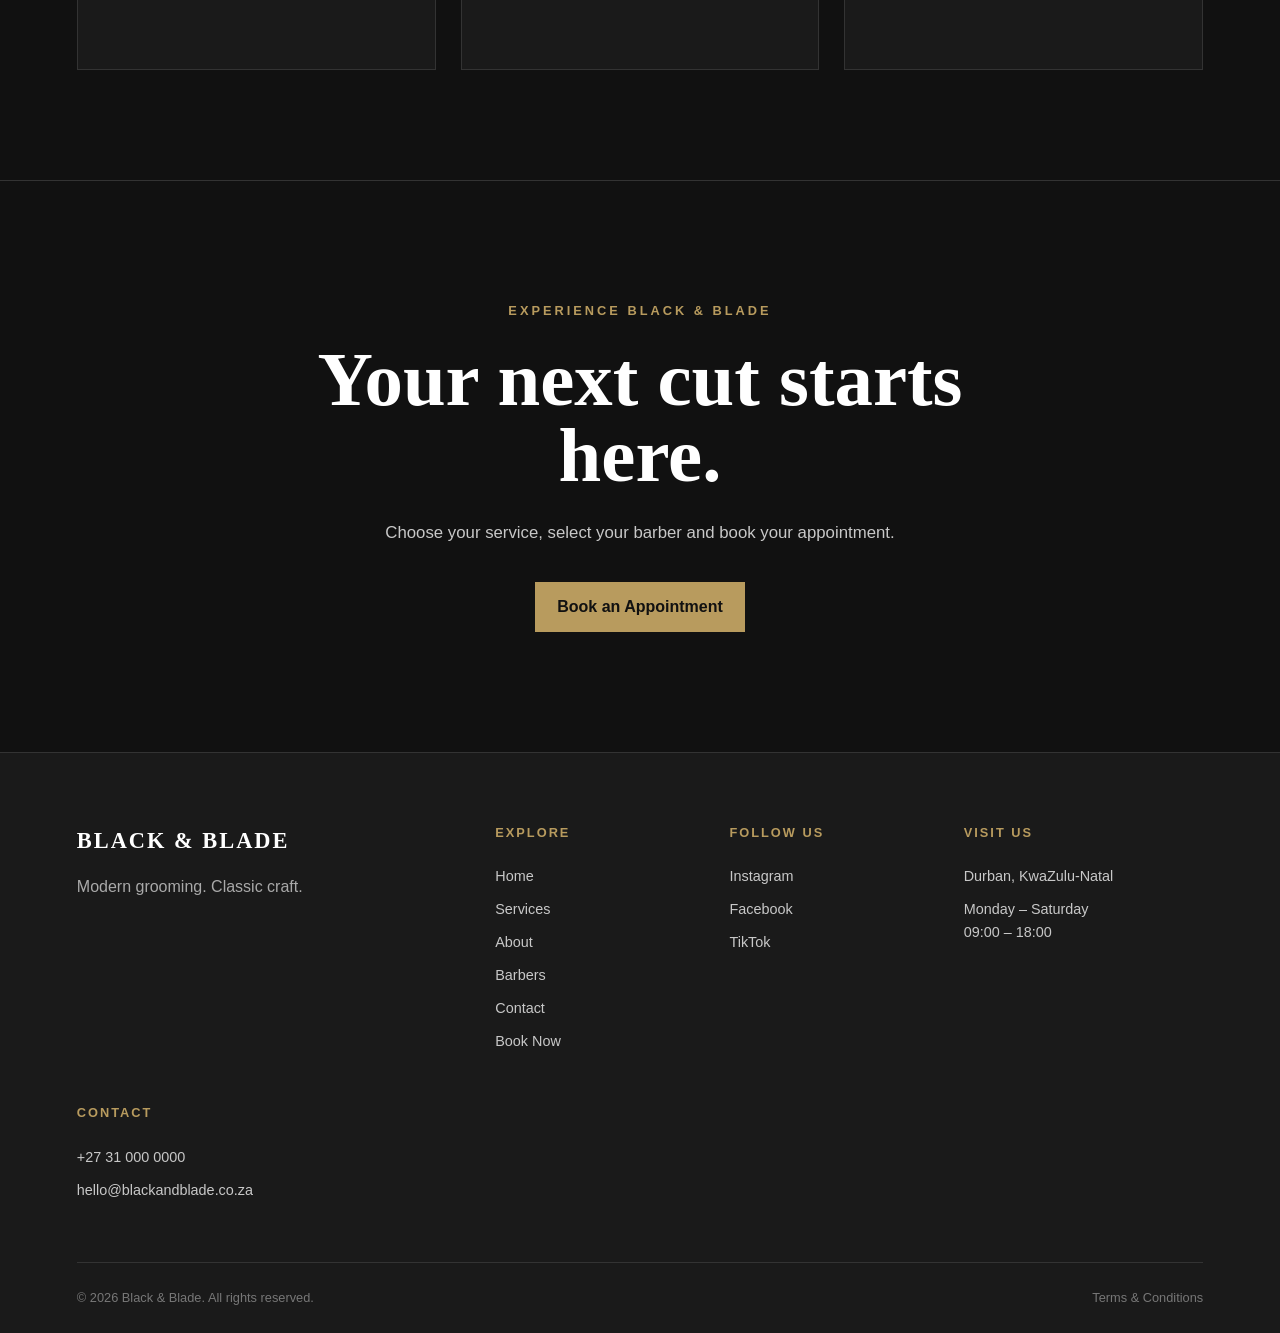
==== commit f592bb1b: "Make footer consistent across all pages" ====
--- a/about.html
+++ b/about.html
@@ -213,7 +213,7 @@
 
     </main>
 
-
+    
     <!-- FOOTER -->
 
     <footer class="site-footer">
@@ -244,6 +244,28 @@
                 <a href="about.html">About</a>
                 <a href="barbers.html">Barbers</a>
                 <a href="contact.html">Contact</a>
+                <a href="booking.html">Book Now</a>
+
+            </div>
+
+
+            <div class="footer-column">
+
+                <h3>
+                    Follow Us
+                </h3>
+
+                <a href="https://www.instagram.com/" target="_blank" rel="noopener noreferrer">
+                    Instagram
+                </a>
+
+                <a href="https://www.facebook.com/" target="_blank" rel="noopener noreferrer">
+                    Facebook
+                </a>
+
+                <a href="https://www.tiktok.com/" target="_blank" rel="noopener noreferrer">
+                    TikTok
+                </a>
 
             </div>
 
@@ -299,5 +321,8 @@
 
     </footer>
 
+
+    <script src="js/main.js" defer></script>
+
 </body>
-</html>+</html>
